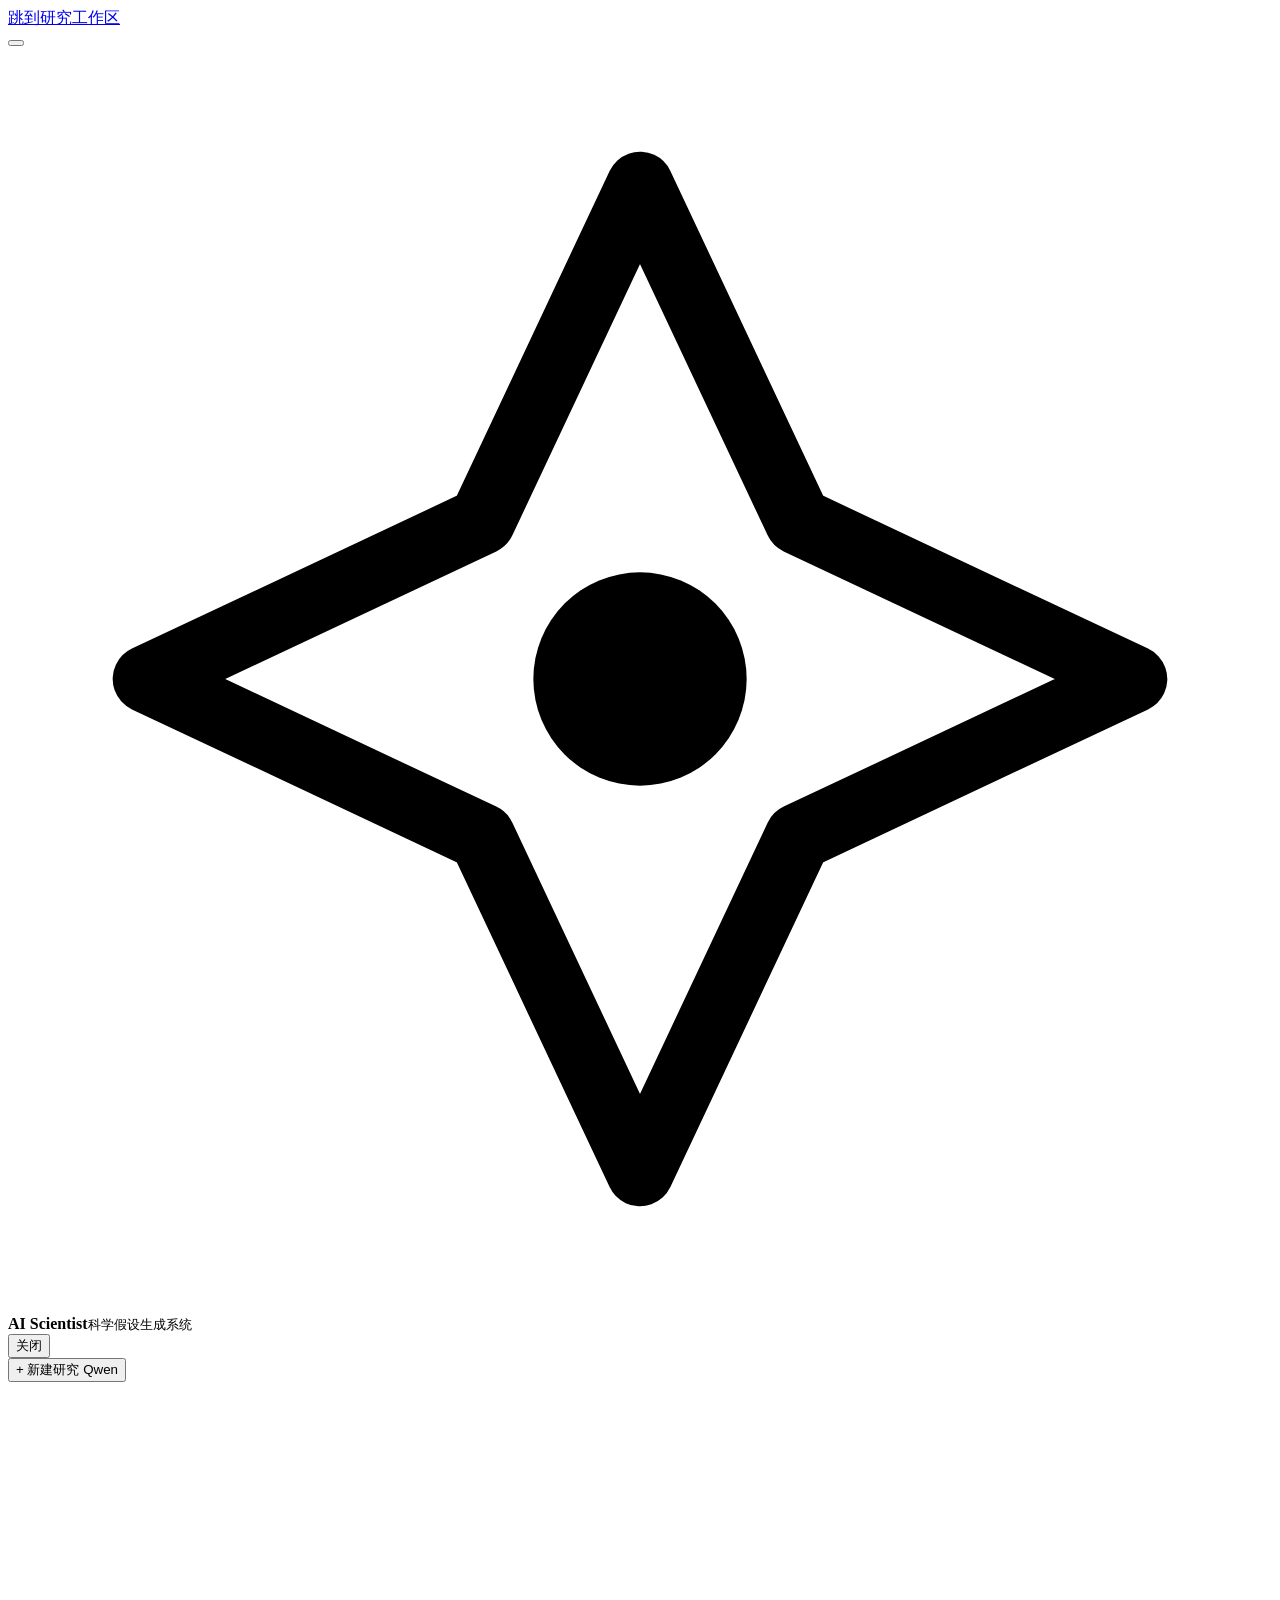
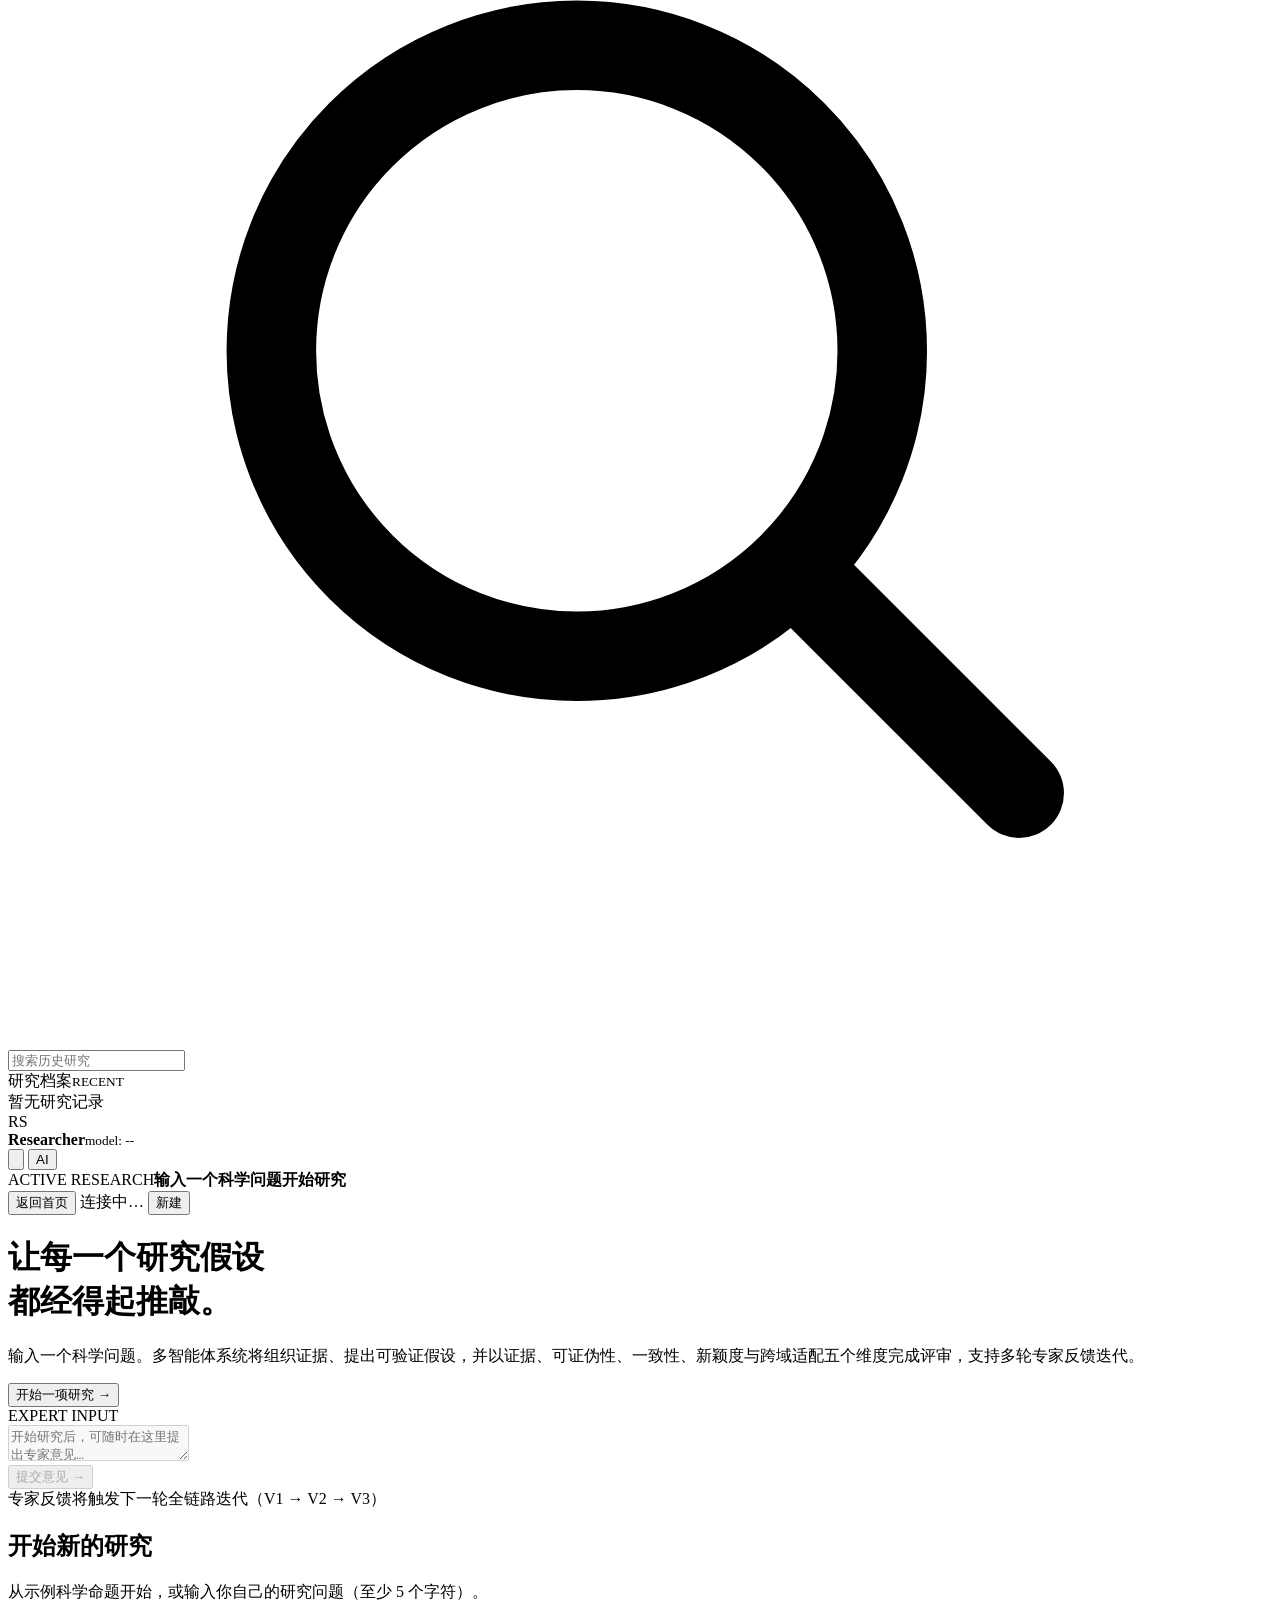
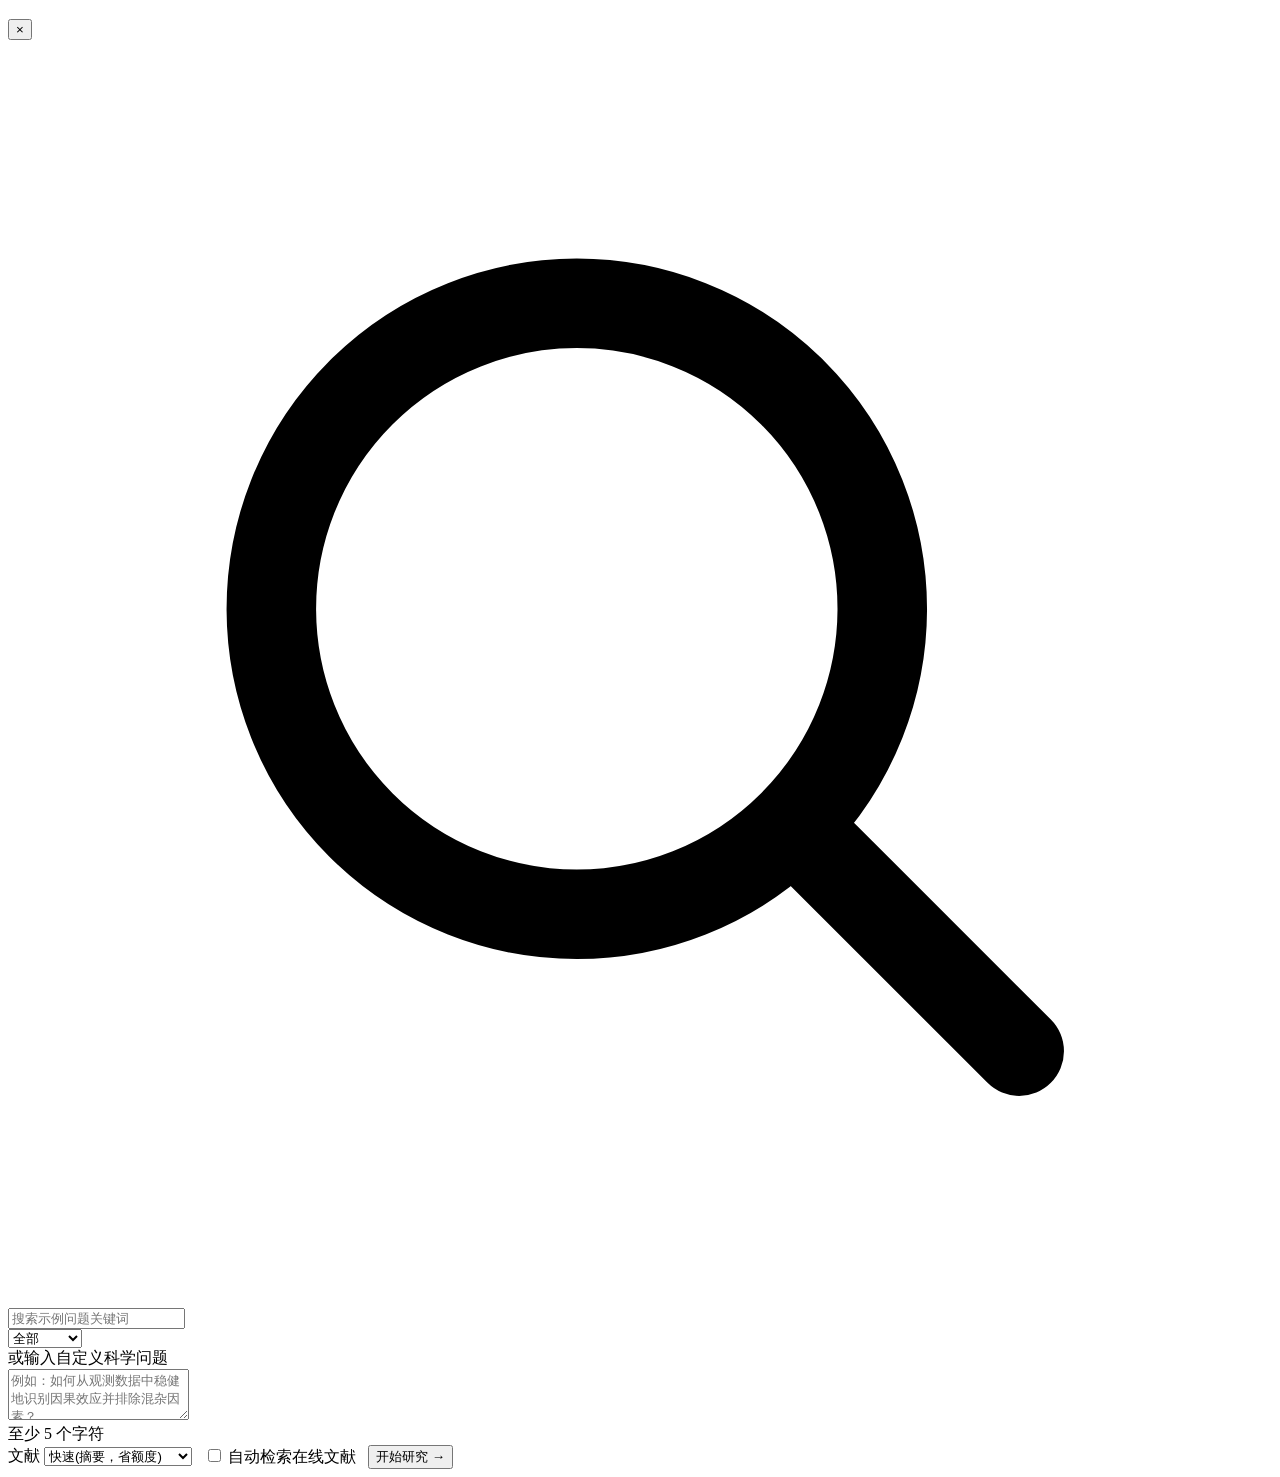
==== web/index.html @ ebcdc31a "feat: 新增自动检索在线文献功能与多维度优化 1. 前端新增自动检索在线文献开关与样式，更新静态资源版本 2. 后端调整默认自动检索参数，新增KEEP_SEARCHED_PAPERS配置项 3. " ====
<!doctype html>
<html lang="zh-CN">
<head>
<meta charset="utf-8"/>
<meta name="viewport" content="width=device-width,initial-scale=1"/>
<meta name="theme-color" content="#10161c"/>
<title>AI Scientist · Research Workspace</title>
<link rel="icon" href="data:,"/>
<link rel="stylesheet" href="/static/styles.css?v=20260827-toggle"/>
<link rel="stylesheet" href="/static/workspace.css?v=20260818-v21"/>
</head>
<body>
<a class="skip-link" href="#workspaceMain">跳到研究工作区</a>
<div class="app">
  <button class="mobile-sidebar-bg" id="mobileSidebarBg" type="button" aria-label="关闭研究档案"></button>
  <aside class="left" id="historySidebar" aria-label="研究档案">
    <div class="brand">
      <div class="logo" aria-hidden="true"><svg viewBox="0 0 32 32" fill="none"><path d="M16 3.5 20 12l8.5 4-8.5 4-4 8.5-4-8.5-8.5-4 8.5-4 4-8.5Z" stroke="currentColor" stroke-width="1.7" stroke-linejoin="round"/><circle cx="16" cy="16" r="2.7" fill="currentColor"/></svg></div>
      <div><b>AI Scientist</b><small>科学假设生成系统</small></div>
      <button class="mobile-sidebar-close" id="mobileSidebarClose" type="button">关闭</button>
    </div>

    <button class="new-btn" id="newResearchBtn" type="button">
      <span><span class="new-plus" aria-hidden="true">+</span> 新建研究</span>
      <span class="shortcut">Qwen</span>
    </button>

    <div class="left-search">
      <div><svg aria-hidden="true" viewBox="0 0 24 24" fill="none"><circle cx="10.8" cy="10.8" r="5.8" stroke="currentColor" stroke-width="1.7"/><path d="m15.2 15.2 4 4" stroke="currentColor" stroke-width="1.7" stroke-linecap="round"/></svg><input id="historySearch" placeholder="搜索历史研究" aria-label="搜索历史研究"/></div>
    </div>

    <div class="history-title"><span>研究档案</span><small>RECENT</small></div>
    <div class="history" id="historyList"><div class="history-empty">暂无研究记录</div></div>

    <div class="left-footer">
      <div class="avatar">RS</div>
      <div><b>Researcher</b><small id="footerModel">model: --</small></div>
      <span class="footer-status" id="footerStatus" title="服务运行状态"></span>
    </div>
  </aside>

  <main class="center" id="workspaceMain">
    <header class="topbar">
      <div class="top-title">
        <button class="sidebar-toggle" id="sidebarToggle" type="button" aria-label="隐藏研究档案" aria-controls="historySidebar" aria-expanded="true" title="隐藏侧边栏">
          <svg aria-hidden="true" viewBox="0 0 24 24" fill="none"><rect x="3.5" y="4" width="17" height="16" rx="2.5" stroke="currentColor" stroke-width="1.6"/><path d="M9 4v16" stroke="currentColor" stroke-width="1.6"/></svg>
        </button>
        <button class="qid" id="mobileNavBtn" type="button" aria-label="打开研究轮次" aria-controls="historySidebar" aria-expanded="false"><span id="topQid">AI</span></button>
        <div><span class="workspace-label">ACTIVE RESEARCH</span><b id="topTitle">输入一个科学问题开始研究</b></div>
        <span class="top-tag" id="topCategory" style="display:none">V1</span>
      </div>
      <div class="top-actions">
        <button class="home-btn" id="homeBtn" type="button">返回首页</button>
        <span class="api-status" id="apiStatus" aria-live="polite"><i></i> 连接中…</span>
        <button class="report-btn" id="reportBtn" type="button" style="display:none">完整报告</button>
        <button class="mobile-new-btn" id="mobileNewResearchBtn" type="button">新建</button>
        <button class="danger-btn" id="stopBtn" type="button" style="display:none">取消</button>
      </div>
    </header>

    <div class="chat-wrap" id="chatWrap">
      <div class="welcome-scene" id="welcomeScene" aria-hidden="true">
        <div class="welcome-scene-image"><div class="welcome-scene-art"></div><video class="welcome-scene-video" src="/static/assets/welcome.mp4" autoplay muted loop playsinline preload="auto" onerror="this.style.display='none'"></video></div>
        <div class="welcome-scene-haze"></div>
        <span class="scene-glint glint-one"></span>
        <span class="scene-glint glint-two"></span>
        <span class="scene-glint glint-three"></span>
        <span class="scene-particle particle-one"></span>
        <span class="scene-particle particle-two"></span>
        <span class="scene-particle particle-three"></span>
      </div>
      <div class="chat-inner" id="chatInner">
        <div class="welcome">
          <h1>让每一个研究假设<br>都经得起推敲。</h1>
          <p class="welcome-copy">输入一个科学问题。多智能体系统将组织证据、提出可验证假设，并以证据、可证伪性、一致性、新颖度与跨域适配五个维度完成评审，支持多轮专家反馈迭代。</p>
          <div class="welcome-actions"><button class="primary-btn" id="welcomeStart" type="button">开始一项研究 <span aria-hidden="true">→</span></button></div>
        </div>
      </div>
    </div>
  </main>

  <div class="composer-wrap">
    <div class="composer-box" id="composerBox">
      <div class="suggestion-chips" id="composerChips" aria-hidden="true"></div>
      <div class="composer-prompt" id="composerPrompt">EXPERT INPUT</div>
      <textarea id="expertInput" placeholder="开始研究后，可随时在这里提出专家意见…" aria-label="专家意见" aria-describedby="composerHint" disabled></textarea>
      <div class="composer-foot"><button class="send" id="sendBtn" type="button" disabled>提交意见 <span aria-hidden="true">→</span></button></div>
    </div>
    <div class="composer-hint" id="composerHint">专家反馈将触发下一轮全链路迭代（V1 → V2 → V3）</div>
  </div>
</div>

<div class="modal-bg" id="questionModalBg"></div>
<section class="question-modal" id="questionModal" role="dialog" aria-modal="true" aria-hidden="true" aria-labelledby="questionModalTitle" inert>
  <div class="modal-head"><div><h2 id="questionModalTitle">开始新的研究</h2><p>从示例科学命题开始，或输入你自己的研究问题（至少 5 个字符）。</p></div><button id="closeQuestionModal" type="button" aria-label="关闭问题选择">×</button></div>
  <div class="question-toolbar">
    <div class="question-search"><svg aria-hidden="true" viewBox="0 0 24 24" fill="none"><circle cx="10.8" cy="10.8" r="5.8" stroke="currentColor" stroke-width="1.7"/><path d="m15.2 15.2 4 4" stroke="currentColor" stroke-width="1.7" stroke-linecap="round"/></svg><input id="questionSearch" placeholder="搜索示例问题关键词" aria-label="搜索问题"/></div>
    <select id="questionCategory" aria-label="按领域筛选问题"><option>全部</option><option>高温超导</option><option>统计物理</option><option>神经科学</option><option>复杂网络</option><option>因果推断</option></select>
  </div>
  <div class="question-count" id="questionCount"></div>
  <div class="question-grid" id="questionGrid"></div>
  <div class="question-pagination" id="questionPagination"></div>
  <div class="custom-question">
    <label for="customQuestion">或输入自定义科学问题</label>
    <div class="suggestion-chips" id="customQuestionChips" aria-hidden="true"></div>
    <textarea id="customQuestion" rows="3" placeholder="例如：如何从观测数据中稳健地识别因果效应并排除混杂因素？" aria-label="自定义科学问题"></textarea>
    <div class="custom-question-foot">
      <span id="customQuestionHint" class="custom-hint">至少 5 个字符</span>
      <div style="display:flex;gap:12px;align-items:center;flex-wrap:wrap">
        <label class="granularity-toggle" title="影响 arXiv 文献检索的尺寸与 token 消耗（仅在线检索时生效）">
          <span class="gt-label">文献</span>
          <select id="paperGranularity" aria-label="文献检索粒度">
            <option value="fast" selected>快速(摘要，省额度)</option>
            <option value="full">严格(全文，证据更细)</option>
          </select>
        </label>
        <label class="auto-search-toggle" title="在线检索 arXiv/PDF 并入库，证据更多但会慢 5-10 分钟（默认关闭）">
          <input type="checkbox" id="autoSearchPapers">
          <span>自动检索在线文献</span>
        </label>
        <button class="history-entry-btn" id="historyEntryBtn" type="button" style="display:none">查看历史研究档案 →</button>
        <button class="primary-btn" id="customStartBtn" type="button">开始研究 <span aria-hidden="true">→</span></button>
      </div>
    </div>
    <div class="overwrite-warning" id="overwriteWarning" style="display:none">新建研究将作为独立项目保存，原项目轮次不受影响；最多 2 个研究并行执行，其余排队</div>
  </div>
</section>

<script src="/static/vendor/gsap.min.js?v=3.13.0"></script>
<script src="/static/vendor/echarts.min.js?v=5.5.1"></script>
<script src="/static/app.js?v=20260827-toggle"></script>
</body>
</html>
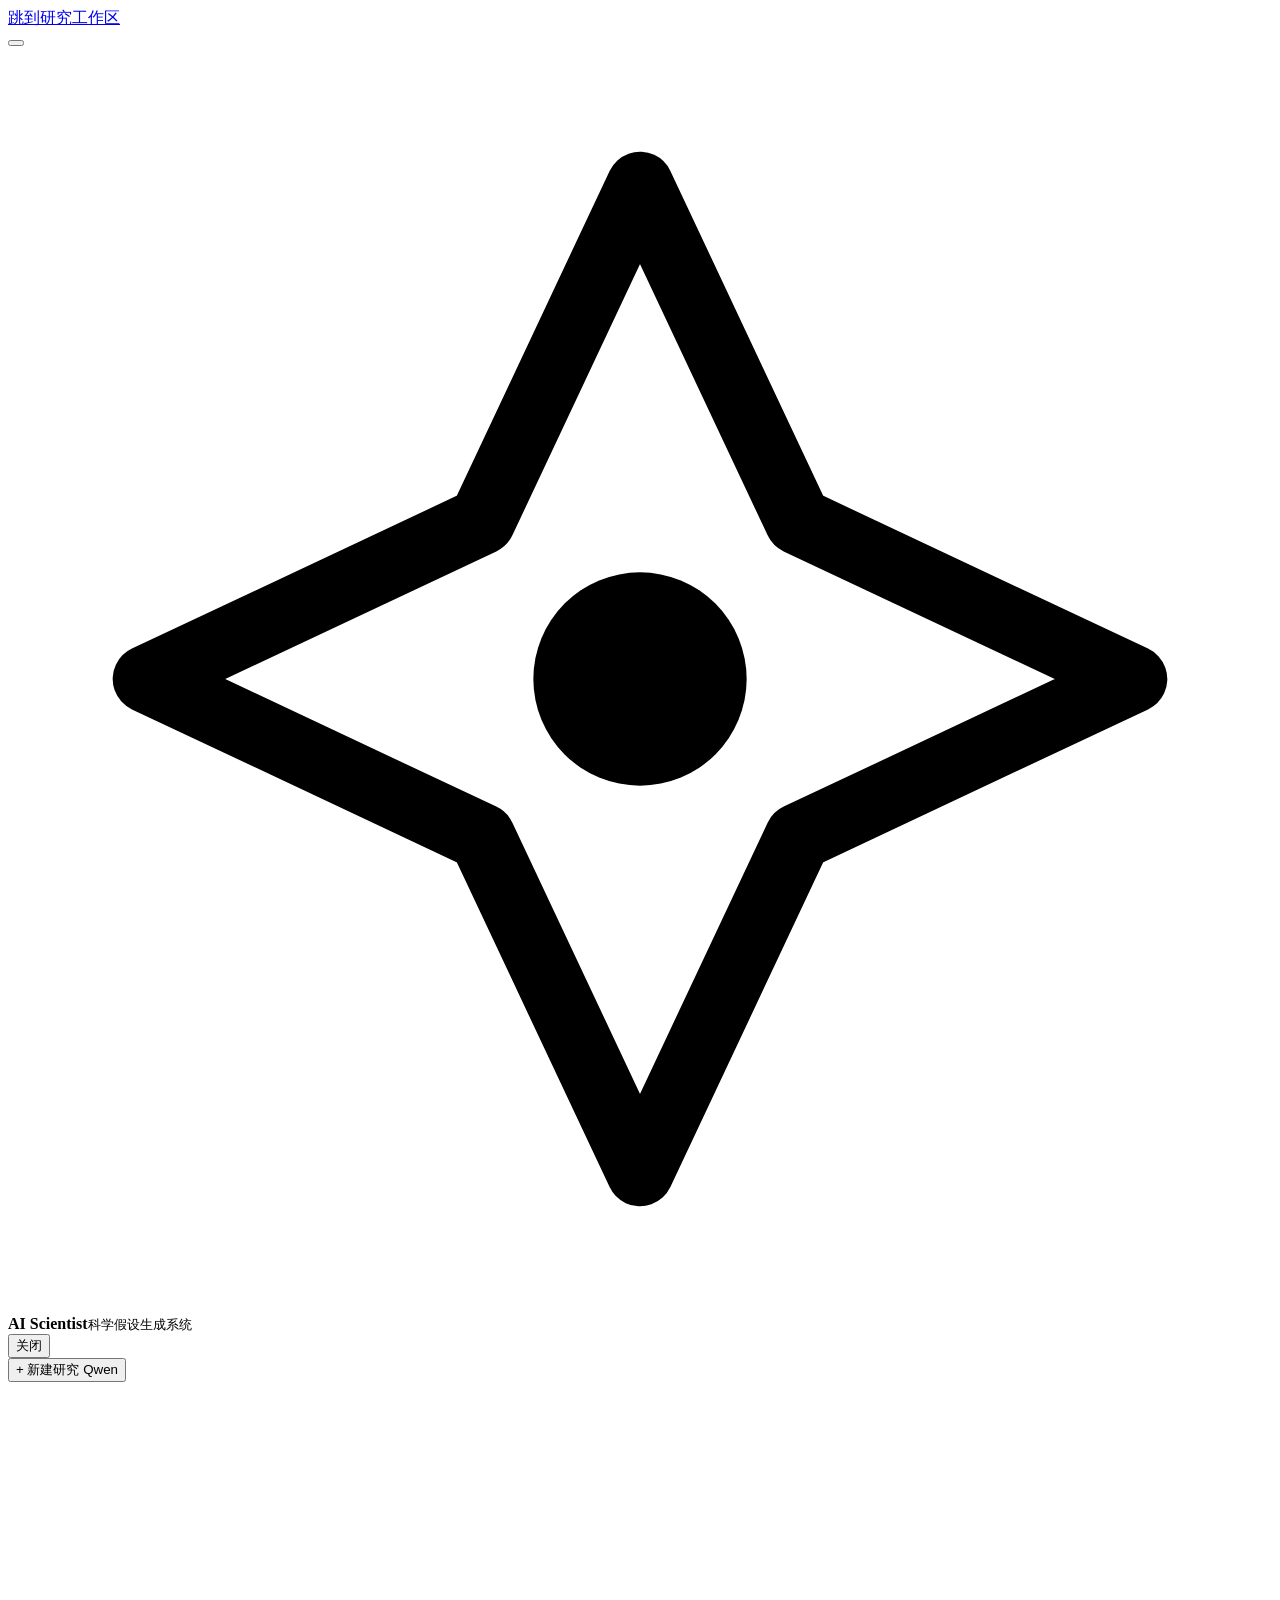
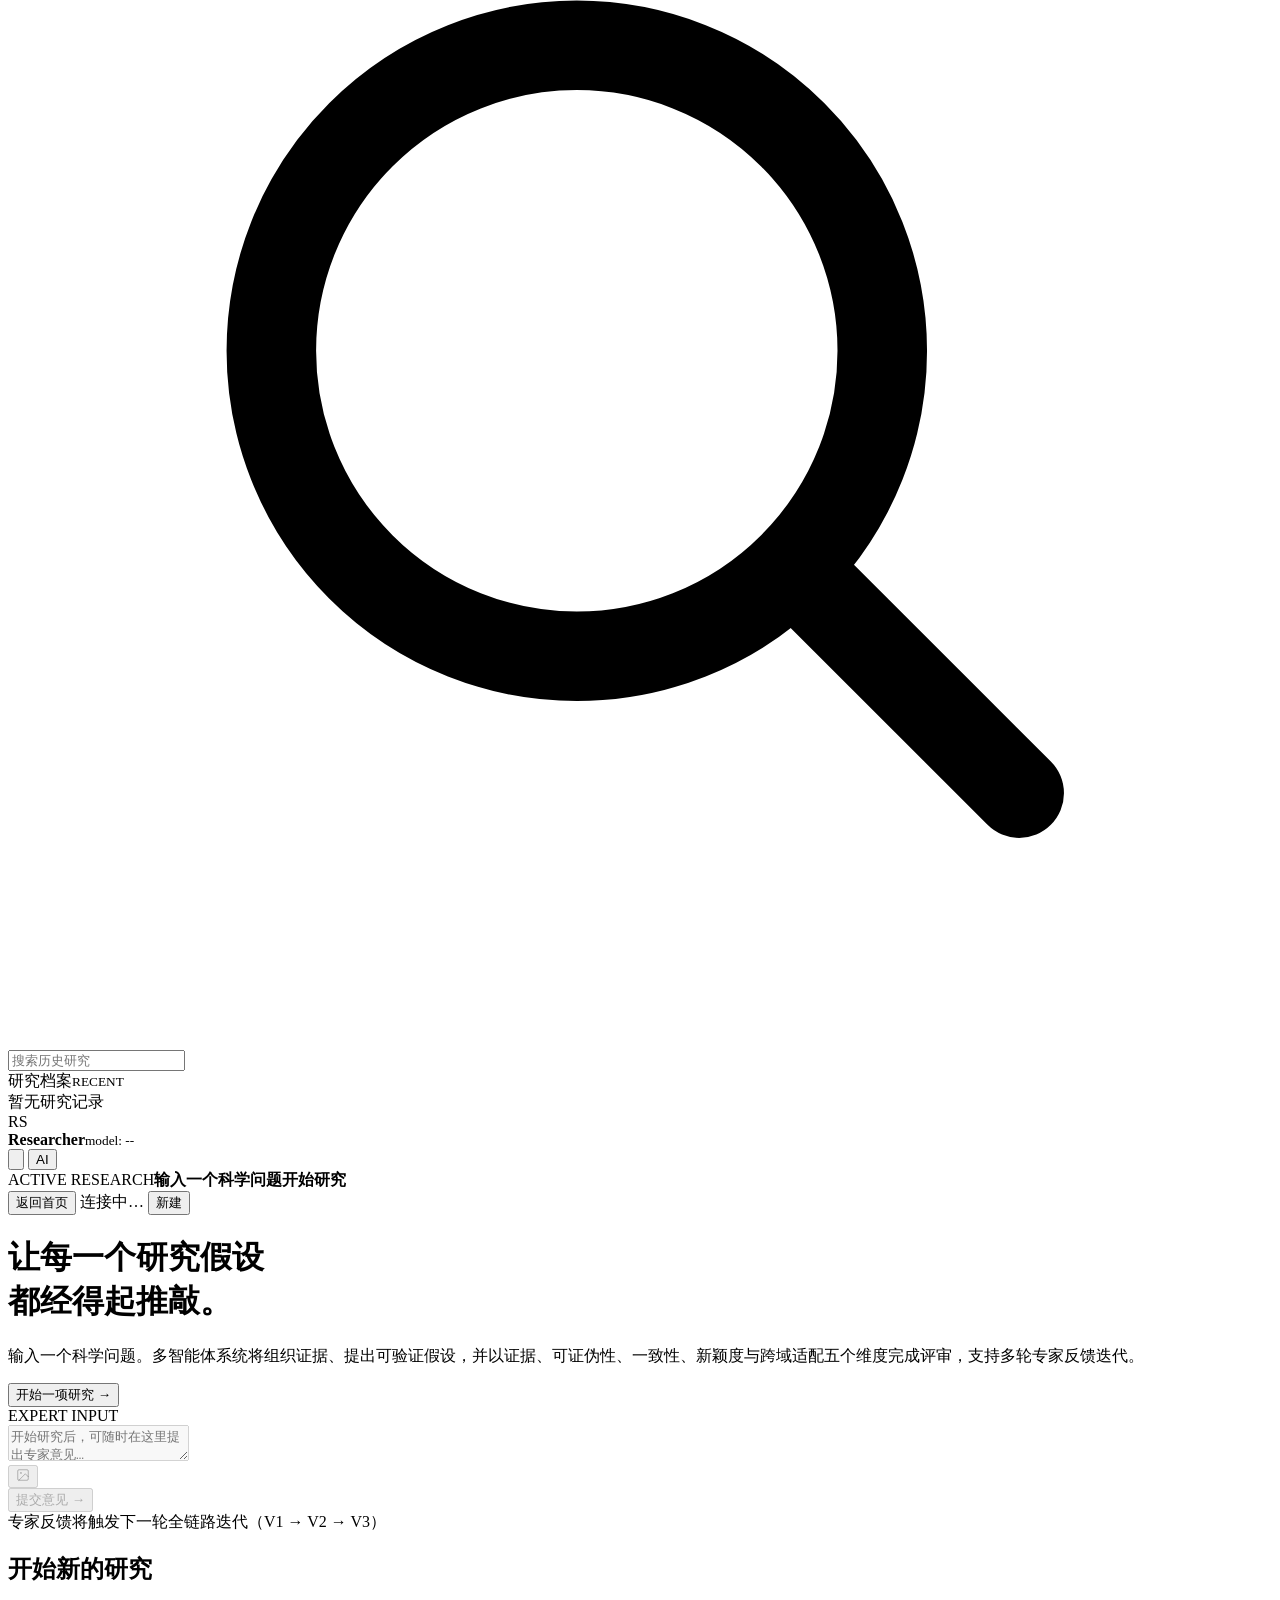
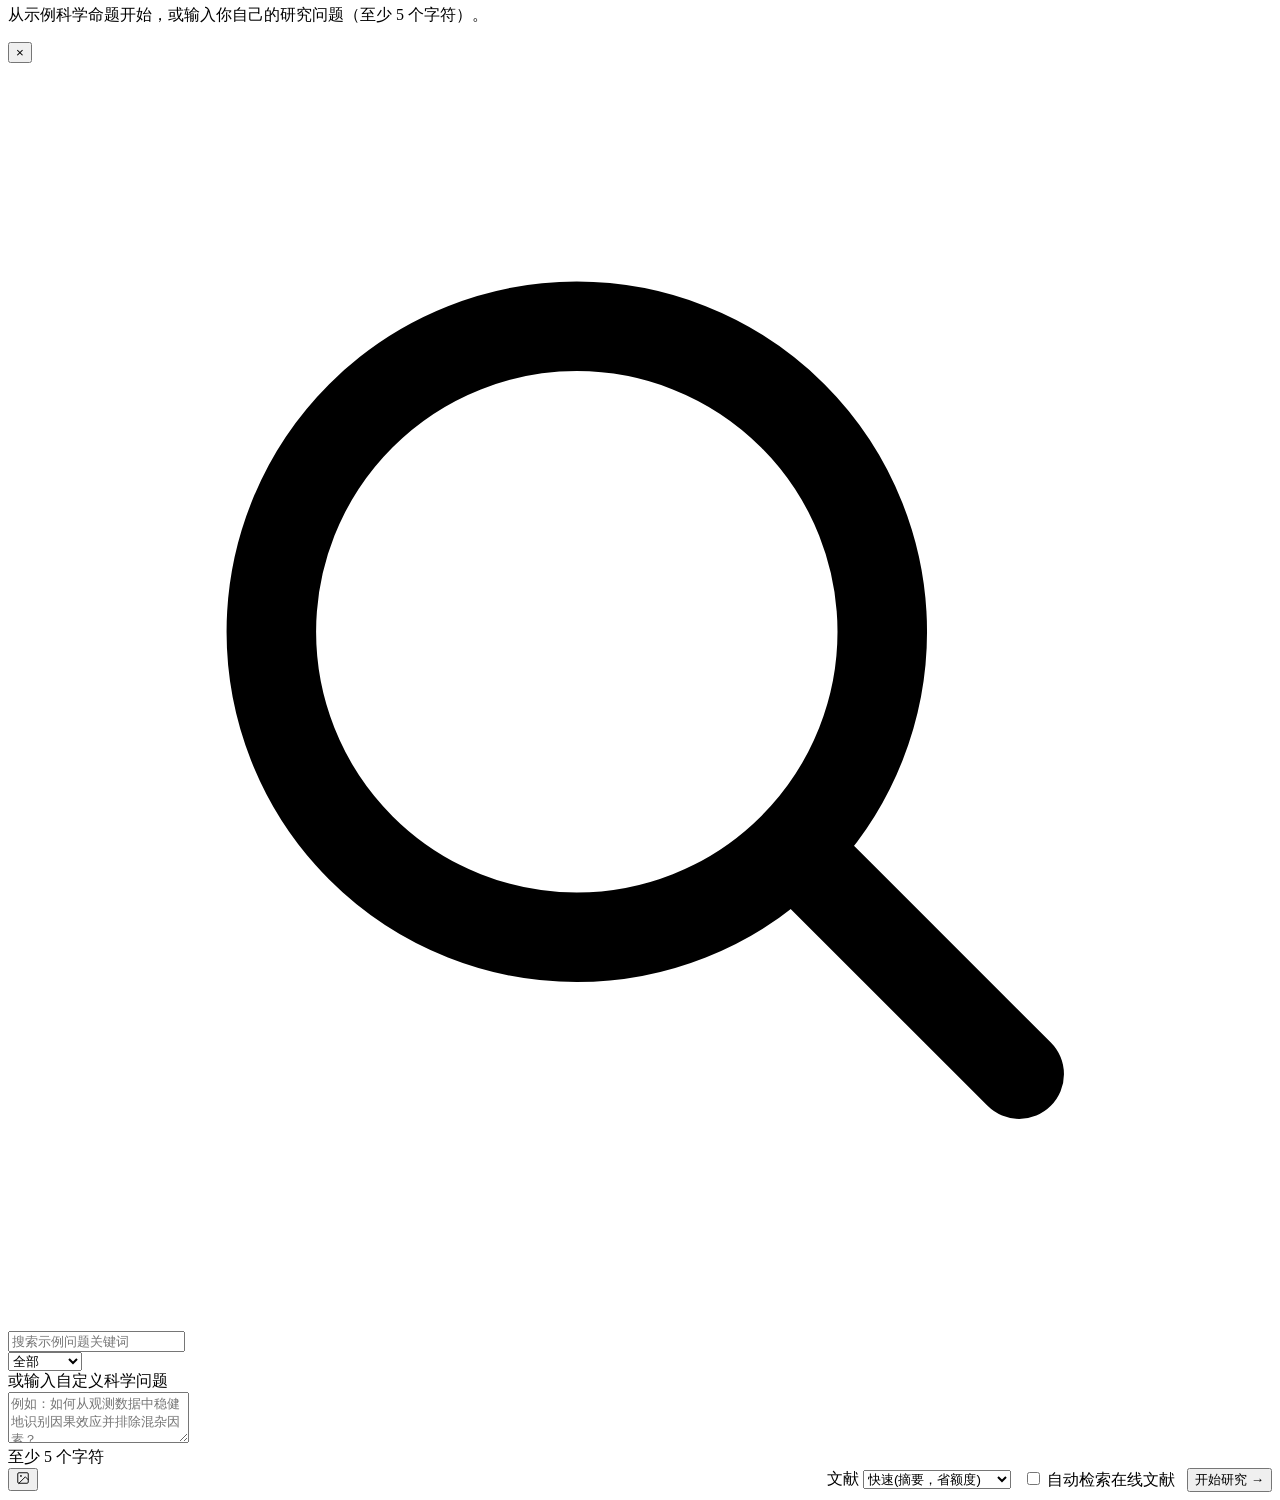
==== commit 623e1237: "feat: 新增多模态图片理解能力，优化模型配置 - 新增图片上传交互，支持粘贴/拖拽上传图片 - 扩展流水线参数支持传入多模态图片列表 - 为Scientist Agent新增独立模型配置项 - 优" ====
--- a/web/index.html
+++ b/web/index.html
@@ -83,8 +83,17 @@
     <div class="composer-box" id="composerBox">
       <div class="suggestion-chips" id="composerChips" aria-hidden="true"></div>
       <div class="composer-prompt" id="composerPrompt">EXPERT INPUT</div>
+      <div class="image-preview-row" id="composerImagePreview"></div>
       <textarea id="expertInput" placeholder="开始研究后，可随时在这里提出专家意见…" aria-label="专家意见" aria-describedby="composerHint" disabled></textarea>
-      <div class="composer-foot"><button class="send" id="sendBtn" type="button" disabled>提交意见 <span aria-hidden="true">→</span></button></div>
+      <div class="composer-foot">
+        <div class="composer-tools">
+          <button class="tool-btn" id="composerImageBtn" type="button" title="添加图片" disabled>
+            <svg viewBox="0 0 24 24" fill="none" width="14" height="14"><rect x="3" y="3" width="18" height="18" rx="2" stroke="currentColor" stroke-width="1.6"/><circle cx="8.5" cy="8.5" r="1.5" fill="currentColor"/><path d="m21 15-5-5L5 21" stroke="currentColor" stroke-width="1.6" stroke-linecap="round" stroke-linejoin="round"/></svg>
+          </button>
+          <input type="file" id="composerImageInput" accept="image/*" multiple style="display:none">
+        </div>
+        <button class="send" id="sendBtn" type="button" disabled>提交意见 <span aria-hidden="true">→</span></button>
+      </div>
     </div>
     <div class="composer-hint" id="composerHint">专家反馈将触发下一轮全链路迭代（V1 → V2 → V3）</div>
   </div>
@@ -103,10 +112,17 @@
   <div class="custom-question">
     <label for="customQuestion">或输入自定义科学问题</label>
     <div class="suggestion-chips" id="customQuestionChips" aria-hidden="true"></div>
+    <div class="image-preview-row" id="customImagePreview"></div>
     <textarea id="customQuestion" rows="3" placeholder="例如：如何从观测数据中稳健地识别因果效应并排除混杂因素？" aria-label="自定义科学问题"></textarea>
     <div class="custom-question-foot">
       <span id="customQuestionHint" class="custom-hint">至少 5 个字符</span>
       <div style="display:flex;gap:12px;align-items:center;flex-wrap:wrap">
+        <div class="composer-tools" style="margin-right:auto">
+          <button class="tool-btn" id="customImageBtn" type="button" title="添加图片">
+            <svg viewBox="0 0 24 24" fill="none" width="14" height="14"><rect x="3" y="3" width="18" height="18" rx="2" stroke="currentColor" stroke-width="1.6"/><circle cx="8.5" cy="8.5" r="1.5" fill="currentColor"/><path d="m21 15-5-5L5 21" stroke="currentColor" stroke-width="1.6" stroke-linecap="round" stroke-linejoin="round"/></svg>
+          </button>
+          <input type="file" id="customImageInput" accept="image/*" multiple style="display:none">
+        </div>
         <label class="granularity-toggle" title="影响 arXiv 文献检索的尺寸与 token 消耗（仅在线检索时生效）">
           <span class="gt-label">文献</span>
           <select id="paperGranularity" aria-label="文献检索粒度">
@@ -128,6 +144,6 @@
 
 <script src="/static/vendor/gsap.min.js?v=3.13.0"></script>
 <script src="/static/vendor/echarts.min.js?v=5.5.1"></script>
-<script src="/static/app.js?v=20260827-toggle"></script>
+<script src="/static/app.js?v=20260831-lightbox2"></script>
 </body>
 </html>
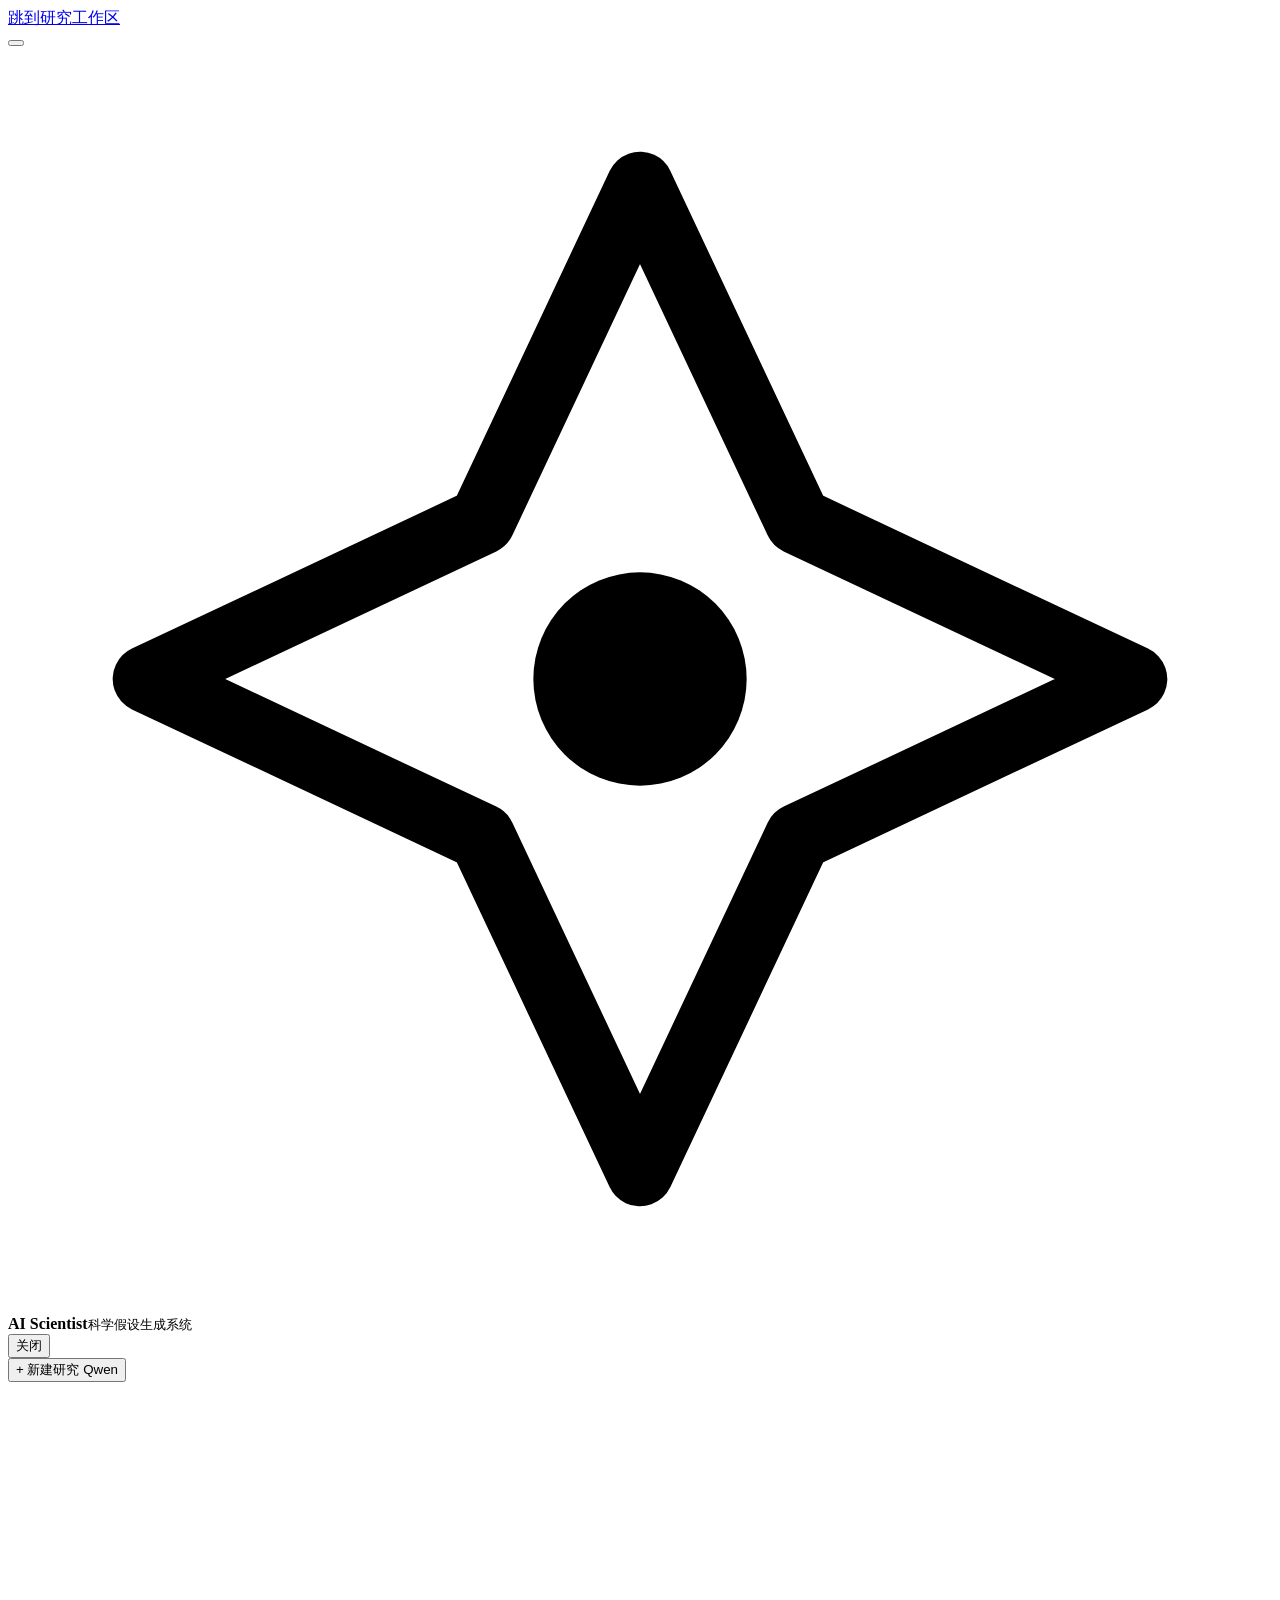
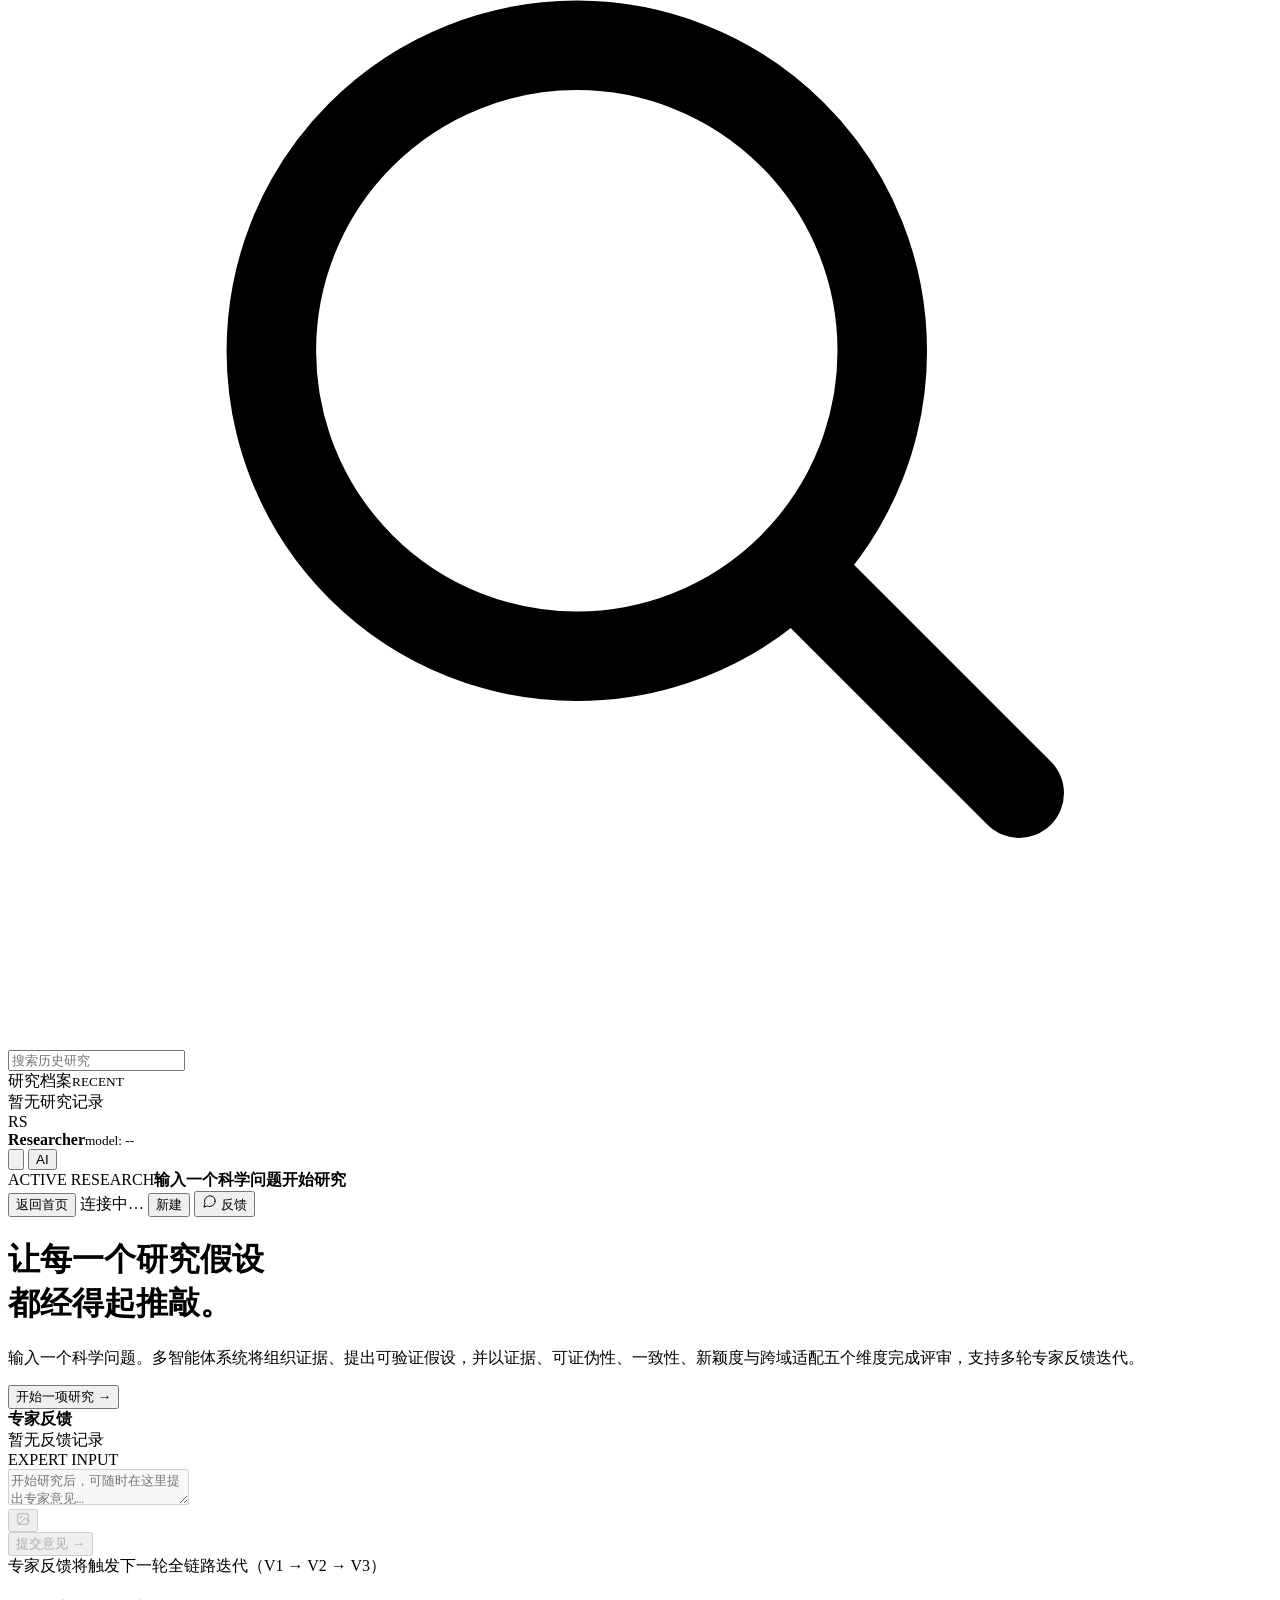
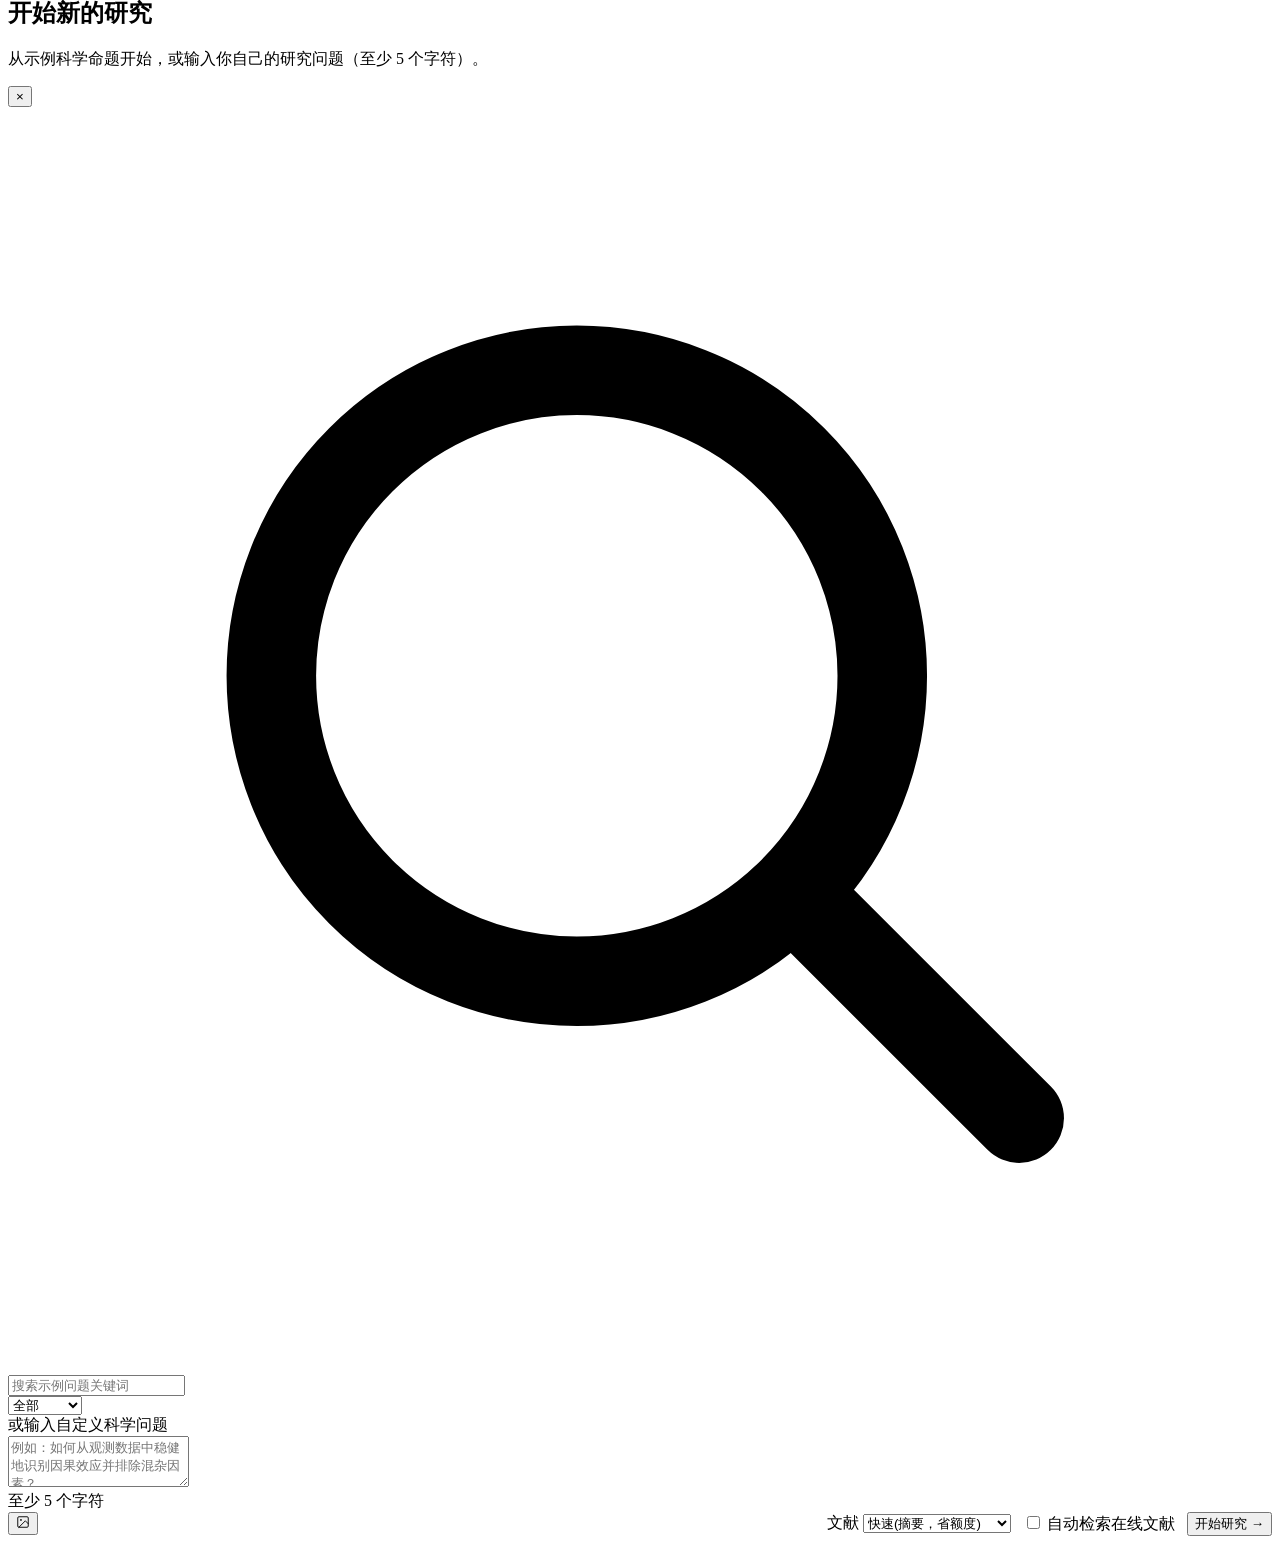
==== commit 06bc3c94: "feat: 新增专家反馈历史面板与文档上传功能" ====
--- a/web/index.html
+++ b/web/index.html
@@ -6,7 +6,7 @@
 <meta name="theme-color" content="#10161c"/>
 <title>AI Scientist · Research Workspace</title>
 <link rel="icon" href="data:,"/>
-<link rel="stylesheet" href="/static/styles.css?v=20260827-toggle"/>
+<link rel="stylesheet" href="/static/styles.css?v=20260901-fb-preview"/>
 <link rel="stylesheet" href="/static/workspace.css?v=20260818-v21"/>
 </head>
 <body>
@@ -39,25 +39,29 @@
     </div>
   </aside>
 
+  <header class="topbar">
+    <div class="top-title">
+      <button class="sidebar-toggle" id="sidebarToggle" type="button" aria-label="隐藏研究档案" aria-controls="historySidebar" aria-expanded="true" title="隐藏侧边栏">
+        <svg aria-hidden="true" viewBox="0 0 24 24" fill="none"><rect x="3.5" y="4" width="17" height="16" rx="2.5" stroke="currentColor" stroke-width="1.6"/><path d="M9 4v16" stroke="currentColor" stroke-width="1.6"/></svg>
+      </button>
+      <button class="qid" id="mobileNavBtn" type="button" aria-label="打开研究轮次" aria-controls="historySidebar" aria-expanded="false"><span id="topQid">AI</span></button>
+      <div><span class="workspace-label">ACTIVE RESEARCH</span><b id="topTitle">输入一个科学问题开始研究</b></div>
+      <span class="top-tag" id="topCategory" style="display:none">V1</span>
+    </div>
+    <div class="top-actions">
+      <button class="home-btn" id="homeBtn" type="button">返回首页</button>
+      <span class="api-status" id="apiStatus" aria-live="polite"><i></i> 连接中…</span>
+      <button class="report-btn" id="reportBtn" type="button" style="display:none">完整报告</button>
+      <button class="mobile-new-btn" id="mobileNewResearchBtn" type="button">新建</button>
+      <button class="danger-btn" id="stopBtn" type="button" style="display:none">取消</button>
+      <button class="fb-toggle-btn" id="feedbackToggle" type="button" aria-label="切换专家反馈面板" title="专家反馈">
+        <svg aria-hidden="true" viewBox="0 0 24 24" fill="none" width="15" height="15"><path d="M21 11.5a8.38 8.38 0 0 1-.9 3.8 8.5 8.5 0 0 1-7.6 4.7 8.38 8.38 0 0 1-3.8-.9L3 21l1.9-5.7a8.38 8.38 0 0 1-.9-3.8 8.5 8.5 0 0 1 4.7-7.6 8.38 8.38 0 0 1 3.8-.9h.5a8.48 8.48 0 0 1 8 8v.5z" stroke="currentColor" stroke-width="1.6" stroke-linecap="round" stroke-linejoin="round"/></svg>
+        反馈
+      </button>
+    </div>
+  </header>
+
   <main class="center" id="workspaceMain">
-    <header class="topbar">
-      <div class="top-title">
-        <button class="sidebar-toggle" id="sidebarToggle" type="button" aria-label="隐藏研究档案" aria-controls="historySidebar" aria-expanded="true" title="隐藏侧边栏">
-          <svg aria-hidden="true" viewBox="0 0 24 24" fill="none"><rect x="3.5" y="4" width="17" height="16" rx="2.5" stroke="currentColor" stroke-width="1.6"/><path d="M9 4v16" stroke="currentColor" stroke-width="1.6"/></svg>
-        </button>
-        <button class="qid" id="mobileNavBtn" type="button" aria-label="打开研究轮次" aria-controls="historySidebar" aria-expanded="false"><span id="topQid">AI</span></button>
-        <div><span class="workspace-label">ACTIVE RESEARCH</span><b id="topTitle">输入一个科学问题开始研究</b></div>
-        <span class="top-tag" id="topCategory" style="display:none">V1</span>
-      </div>
-      <div class="top-actions">
-        <button class="home-btn" id="homeBtn" type="button">返回首页</button>
-        <span class="api-status" id="apiStatus" aria-live="polite"><i></i> 连接中…</span>
-        <button class="report-btn" id="reportBtn" type="button" style="display:none">完整报告</button>
-        <button class="mobile-new-btn" id="mobileNewResearchBtn" type="button">新建</button>
-        <button class="danger-btn" id="stopBtn" type="button" style="display:none">取消</button>
-      </div>
-    </header>
-
     <div class="chat-wrap" id="chatWrap">
       <div class="welcome-scene" id="welcomeScene" aria-hidden="true">
         <div class="welcome-scene-image"><div class="welcome-scene-art"></div><video class="welcome-scene-video" src="/static/assets/welcome.mp4" autoplay muted loop playsinline preload="auto" onerror="this.style.display='none'"></video></div>
@@ -79,18 +83,29 @@
     </div>
   </main>
 
+  <aside class="right" id="feedbackSidebar" aria-label="专家反馈历史">
+    <div class="right-header">
+      <b>专家反馈</b>
+      <small id="feedbackRoundTag"></small>
+    </div>
+    <div class="right-body" id="feedbackList">
+      <div class="feedback-empty">暂无反馈记录</div>
+    </div>
+  </aside>
+
   <div class="composer-wrap">
     <div class="composer-box" id="composerBox">
       <div class="suggestion-chips" id="composerChips" aria-hidden="true"></div>
       <div class="composer-prompt" id="composerPrompt">EXPERT INPUT</div>
       <div class="image-preview-row" id="composerImagePreview"></div>
+      <div class="doc-preview-row" id="composerDocPreview"></div>
       <textarea id="expertInput" placeholder="开始研究后，可随时在这里提出专家意见…" aria-label="专家意见" aria-describedby="composerHint" disabled></textarea>
       <div class="composer-foot">
         <div class="composer-tools">
-          <button class="tool-btn" id="composerImageBtn" type="button" title="添加图片" disabled>
+          <button class="tool-btn" id="composerImageBtn" type="button" title="添加图片/文档" disabled>
             <svg viewBox="0 0 24 24" fill="none" width="14" height="14"><rect x="3" y="3" width="18" height="18" rx="2" stroke="currentColor" stroke-width="1.6"/><circle cx="8.5" cy="8.5" r="1.5" fill="currentColor"/><path d="m21 15-5-5L5 21" stroke="currentColor" stroke-width="1.6" stroke-linecap="round" stroke-linejoin="round"/></svg>
           </button>
-          <input type="file" id="composerImageInput" accept="image/*" multiple style="display:none">
+          <input type="file" id="composerImageInput" accept="image/*,.pdf,.md,.markdown" multiple style="display:none">
         </div>
         <button class="send" id="sendBtn" type="button" disabled>提交意见 <span aria-hidden="true">→</span></button>
       </div>
@@ -113,15 +128,16 @@
     <label for="customQuestion">或输入自定义科学问题</label>
     <div class="suggestion-chips" id="customQuestionChips" aria-hidden="true"></div>
     <div class="image-preview-row" id="customImagePreview"></div>
+    <div class="doc-preview-row" id="customDocPreview"></div>
     <textarea id="customQuestion" rows="3" placeholder="例如：如何从观测数据中稳健地识别因果效应并排除混杂因素？" aria-label="自定义科学问题"></textarea>
     <div class="custom-question-foot">
       <span id="customQuestionHint" class="custom-hint">至少 5 个字符</span>
       <div style="display:flex;gap:12px;align-items:center;flex-wrap:wrap">
         <div class="composer-tools" style="margin-right:auto">
-          <button class="tool-btn" id="customImageBtn" type="button" title="添加图片">
+          <button class="tool-btn" id="customImageBtn" type="button" title="添加图片/文档">
             <svg viewBox="0 0 24 24" fill="none" width="14" height="14"><rect x="3" y="3" width="18" height="18" rx="2" stroke="currentColor" stroke-width="1.6"/><circle cx="8.5" cy="8.5" r="1.5" fill="currentColor"/><path d="m21 15-5-5L5 21" stroke="currentColor" stroke-width="1.6" stroke-linecap="round" stroke-linejoin="round"/></svg>
           </button>
-          <input type="file" id="customImageInput" accept="image/*" multiple style="display:none">
+          <input type="file" id="customImageInput" accept="image/*,.pdf,.md,.markdown" multiple style="display:none">
         </div>
         <label class="granularity-toggle" title="影响 arXiv 文献检索的尺寸与 token 消耗（仅在线检索时生效）">
           <span class="gt-label">文献</span>
@@ -144,6 +160,6 @@
 
 <script src="/static/vendor/gsap.min.js?v=3.13.0"></script>
 <script src="/static/vendor/echarts.min.js?v=5.5.1"></script>
-<script src="/static/app.js?v=20260831-lightbox2"></script>
+<script src="/static/app.js?v=20260901-fb-preview"></script>
 </body>
 </html>
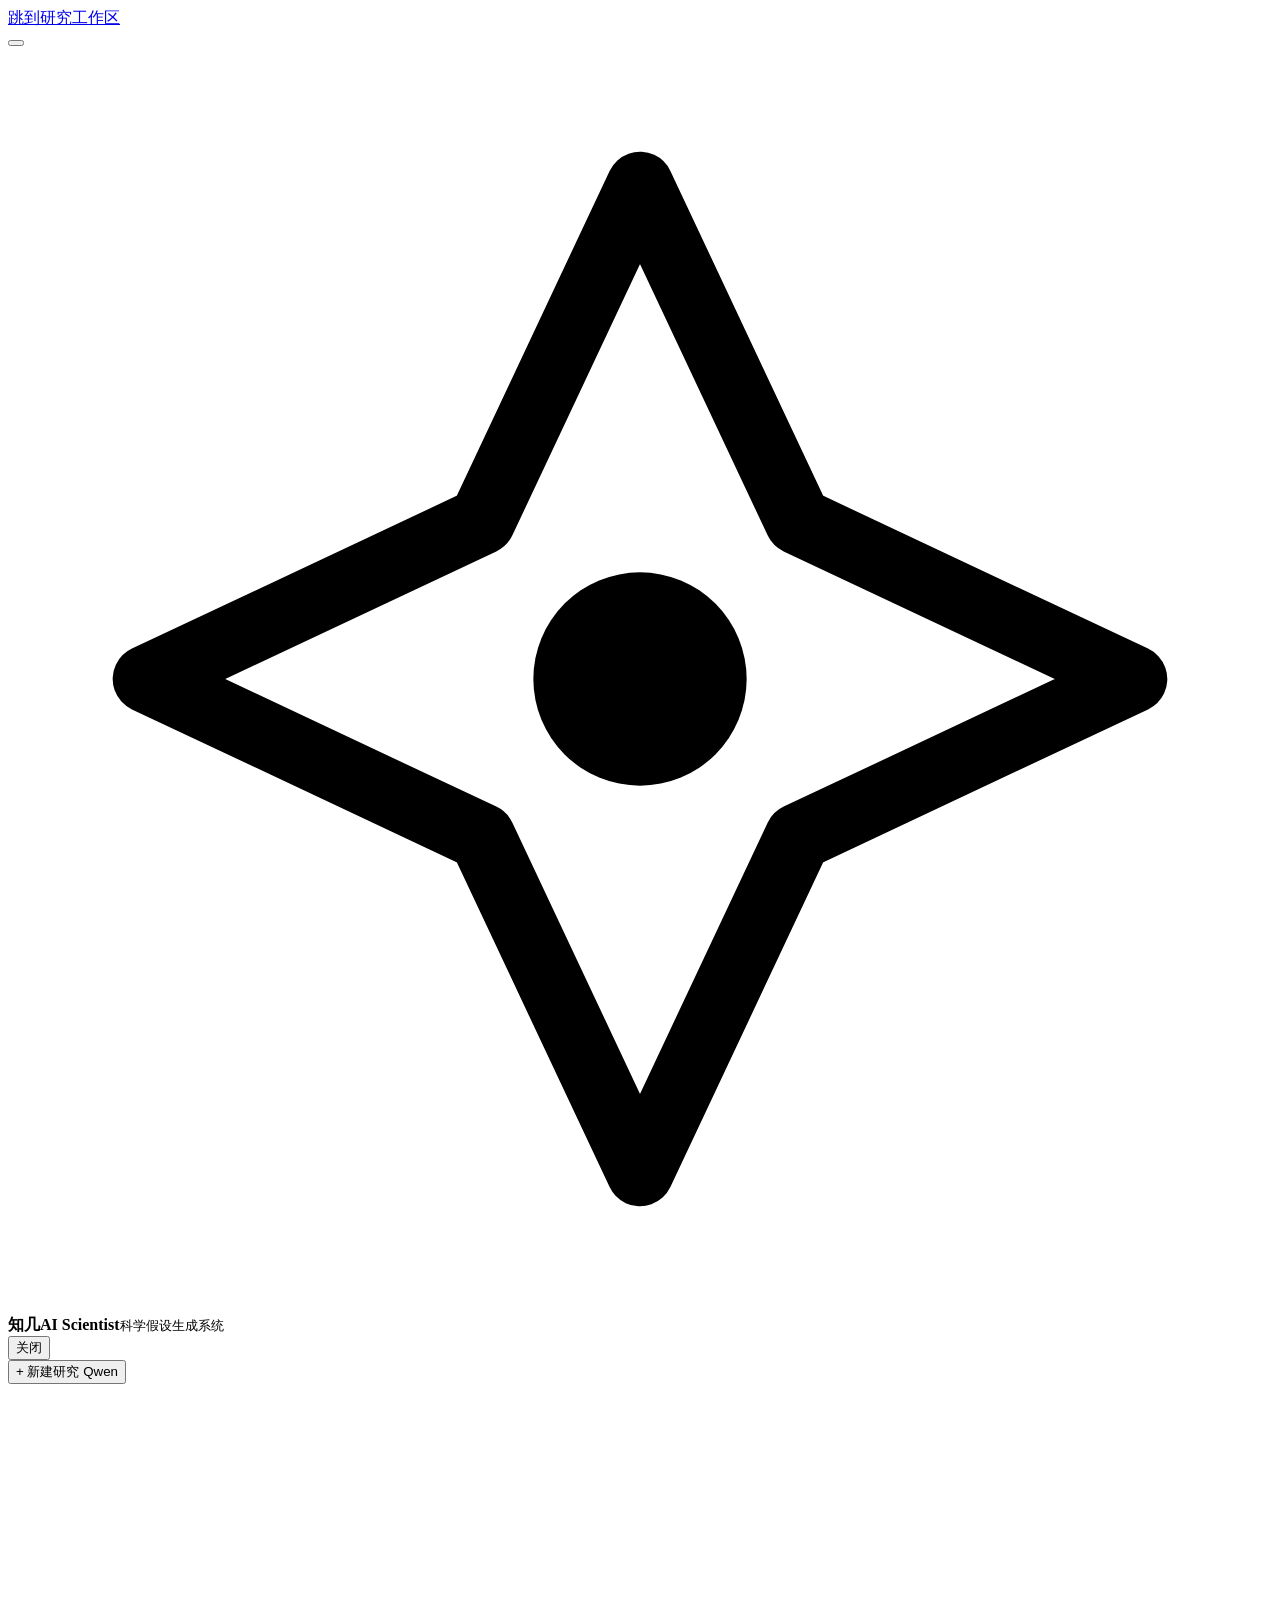
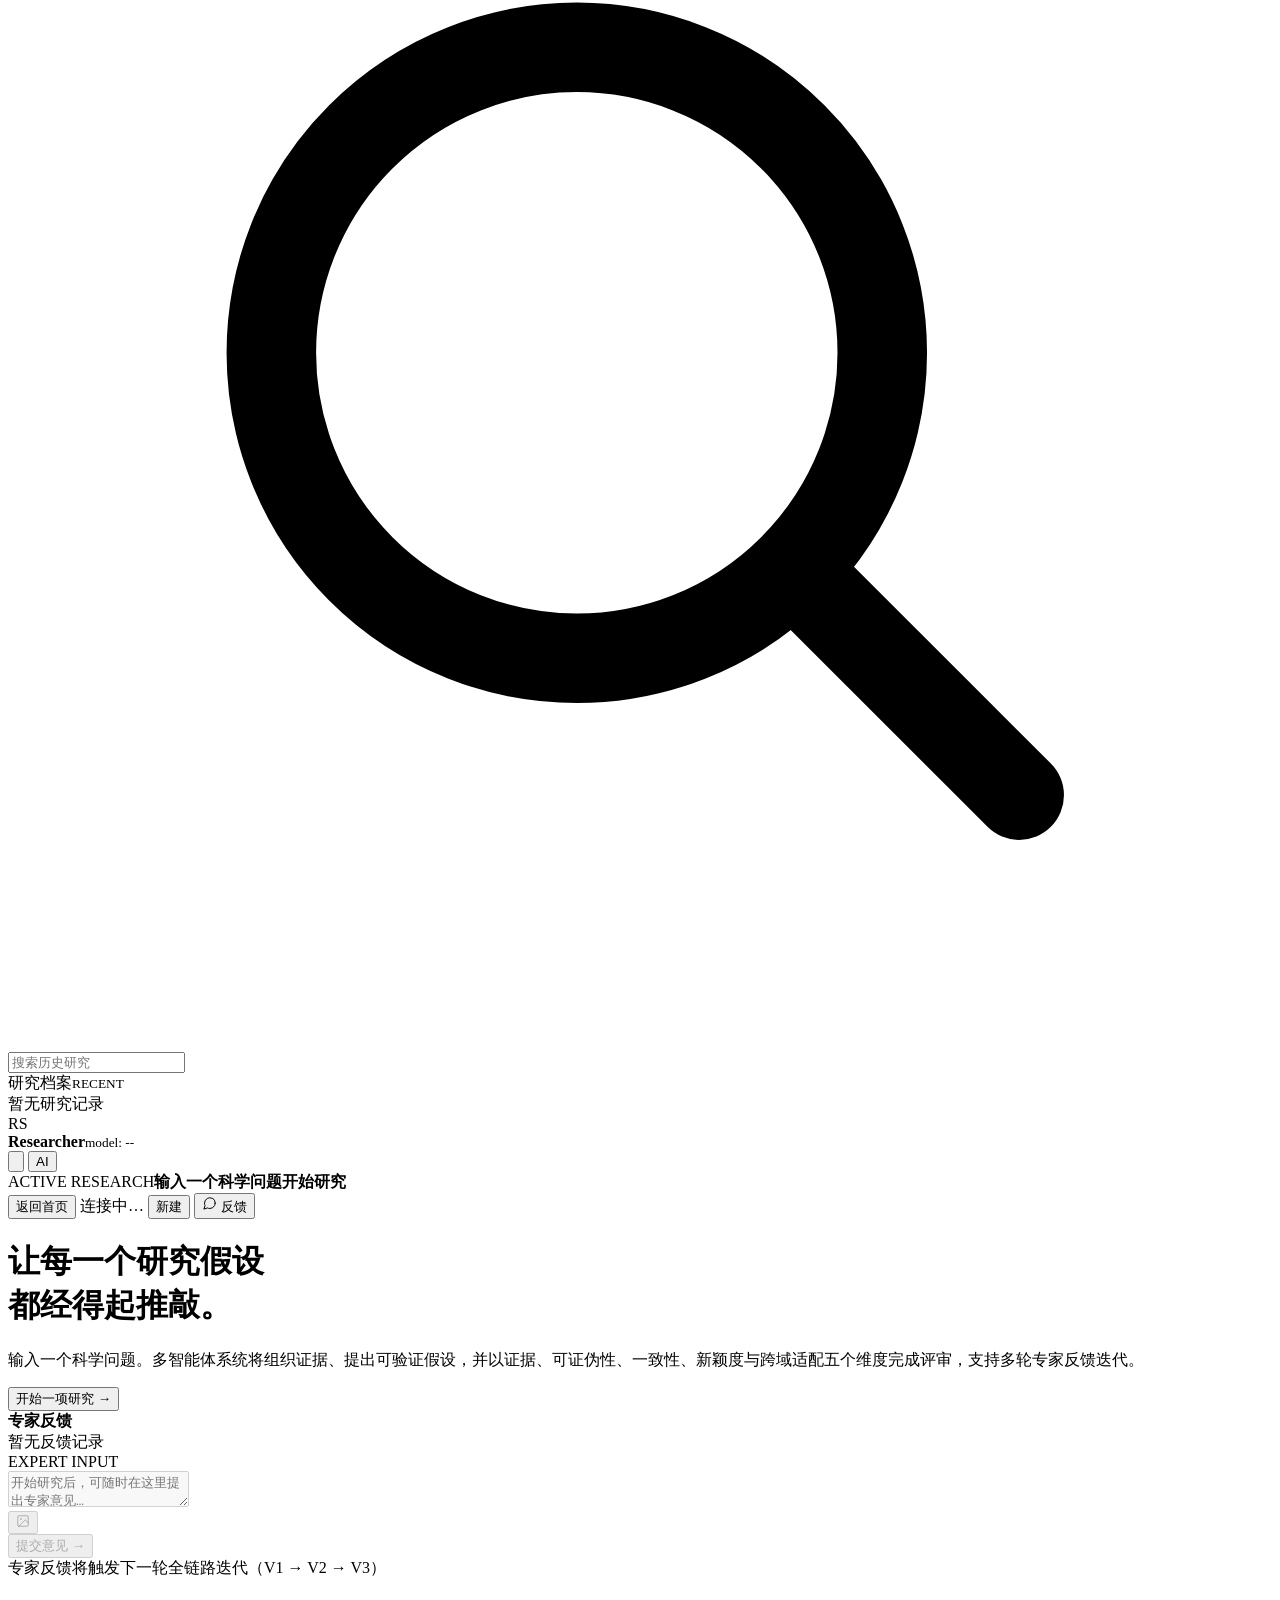
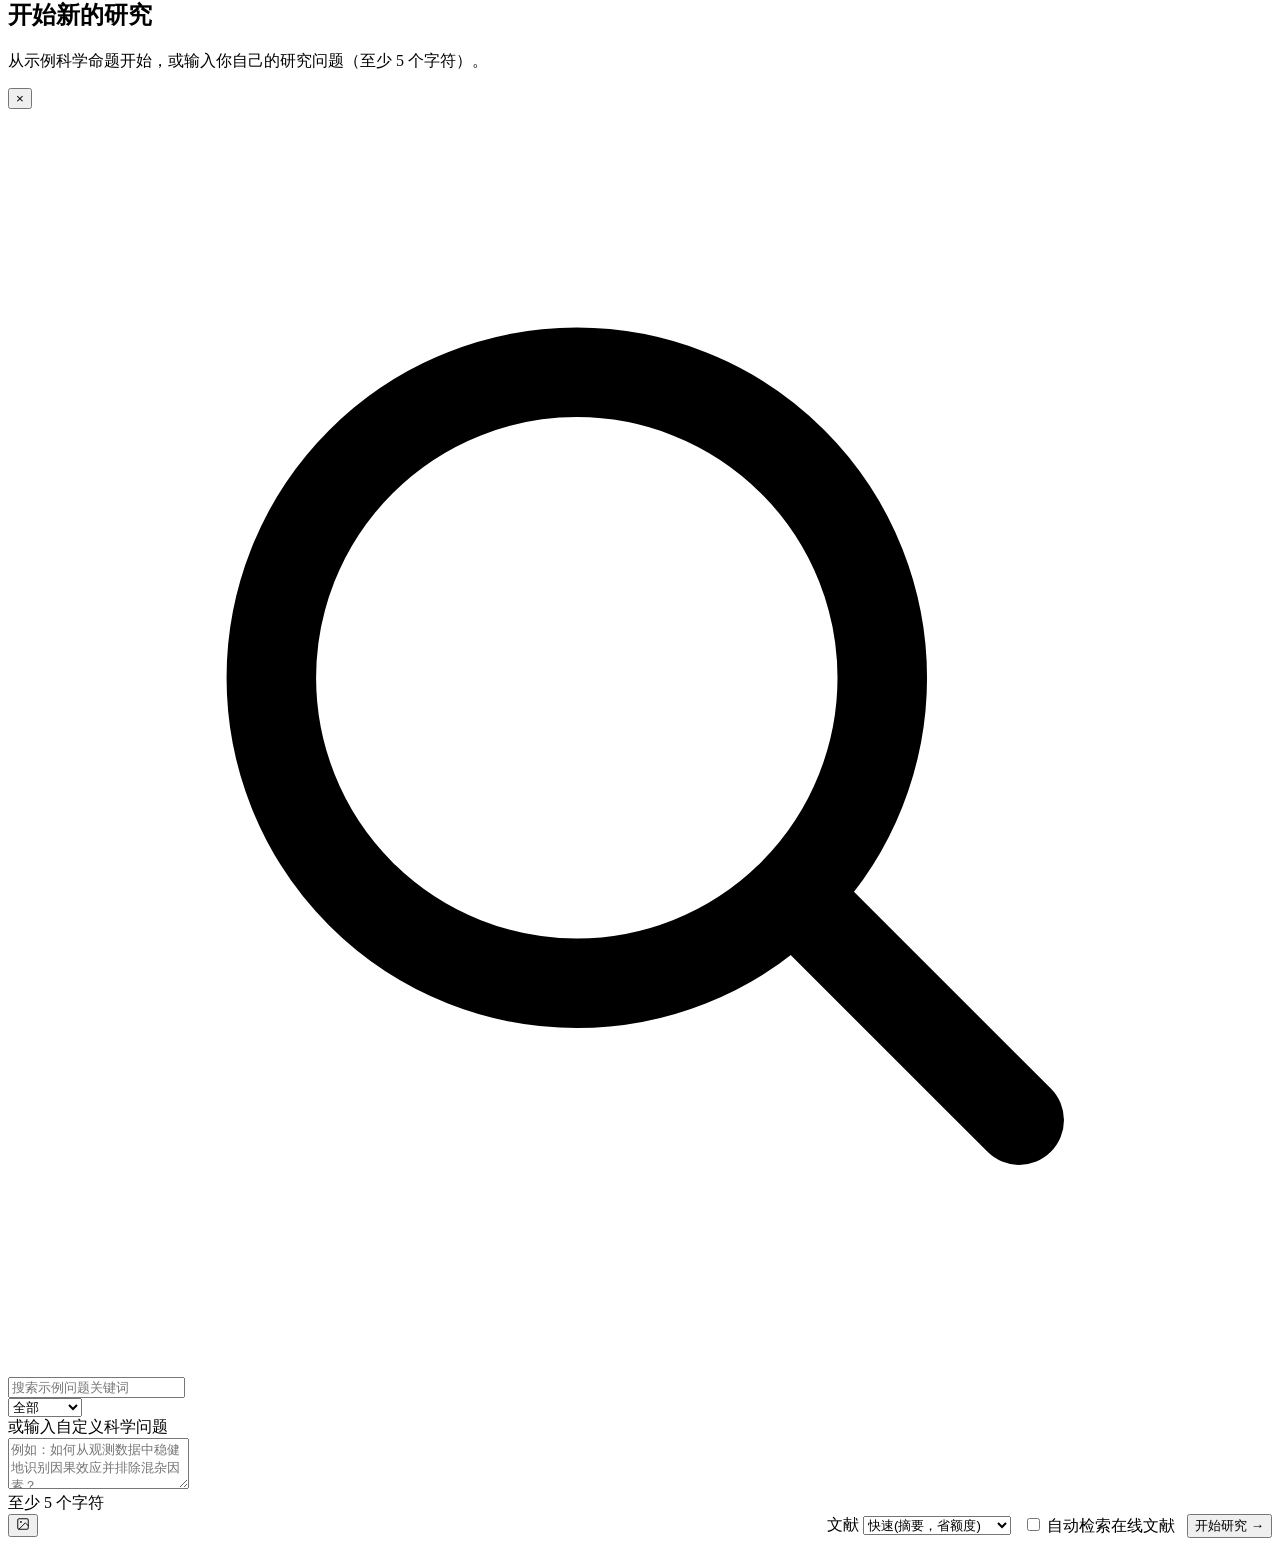
==== commit 1e45c5cd: "docs: 更新文档和页面品牌名称 1. 简化并整理了update.md的文档开头格式 2. 将页面顶部品牌名从"AI Scientist"改为"知几AI Scientist"" ====
--- a/web/index.html
+++ b/web/index.html
@@ -16,7 +16,7 @@
   <aside class="left" id="historySidebar" aria-label="研究档案">
     <div class="brand">
       <div class="logo" aria-hidden="true"><svg viewBox="0 0 32 32" fill="none"><path d="M16 3.5 20 12l8.5 4-8.5 4-4 8.5-4-8.5-8.5-4 8.5-4 4-8.5Z" stroke="currentColor" stroke-width="1.7" stroke-linejoin="round"/><circle cx="16" cy="16" r="2.7" fill="currentColor"/></svg></div>
-      <div><b>AI Scientist</b><small>科学假设生成系统</small></div>
+      <div><b>知几AI Scientist</b><small>科学假设生成系统</small></div>
       <button class="mobile-sidebar-close" id="mobileSidebarClose" type="button">关闭</button>
     </div>
 
